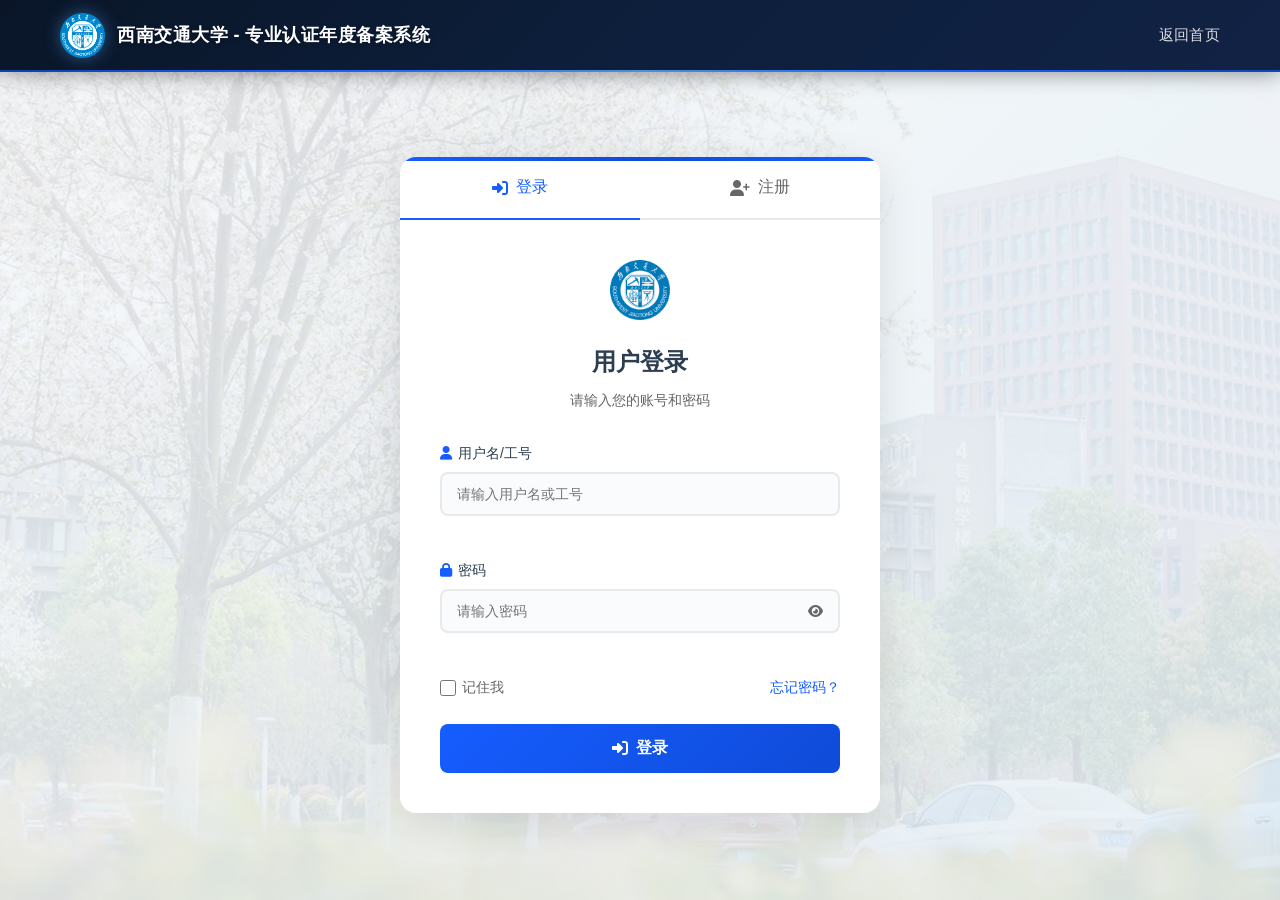
==== backend/target/classes/static/assessor.html @ 0ee340fb "专业认证年度备案软件1.0" ====
<!DOCTYPE html>
<html lang="zh-CN">
<head>
    <meta charset="UTF-8">
    <meta name="viewport" content="width=device-width, initial-scale=1.0">
    <title>审核员工作台 - 专业认证年度备案系统</title>
    <link rel="stylesheet" href="https://cdn.bootcdn.net/ajax/libs/font-awesome/6.4.0/css/all.min.css">
    <link rel="stylesheet" href="css/style.css">
    <link rel="stylesheet" href="css/assessor.css">
</head>
<body>
<!-- 导航栏 -->
<nav class="navbar">
    <div class="container">
        <div class="logo">
            <img src="images/swjtu_school_emblem1.png" alt="西南交通大学校徽" class="logo-img">
            <span class="logo-text">西南交通大学 - 专业认证年度备案系统</span>
        </div>
        <ul class="nav-menu">
            <li><a href="index.html">返回首页</a></li>
            <li class="auth-item user-menu-item">
                <div class="user-menu">
                    <div class="user-avatar" id="userAvatar">
                        <i class="fas fa-user"></i>
                    </div>
                    <div class="user-dropdown" id="userDropdown">
                        <div class="user-info">
                            <div class="user-name" id="userName">审核员</div>
                            <div class="user-role" id="userRole">ASSESSOR</div>
                        </div>
                        <div class="dropdown-divider"></div>
                        <a href="index.html" class="dropdown-item" id="homeLink">
                            <i class="fas fa-home"></i> 返回首页
                        </a>
                        <a href="#" class="dropdown-item" id="logoutBtn">
                            <i class="fas fa-sign-out-alt"></i> 退出登录
                        </a>
                    </div>
                </div>
            </li>
        </ul>
    </div>
</nav>

<!-- 审核员工作台主体布局 -->
<div class="assessor-container">
    <!-- 侧边栏导航 -->
    <div class="sidebar">
        <div class="sidebar-menu">
            <div class="menu-item active" data-view="tasks">
                <i class="fas fa-tasks"></i>
                <span>审核任务</span>
            </div>
            <div class="menu-item" data-view="reviews">
                <i class="fas fa-history"></i>
                <span>审核记录</span>
            </div>
            <div class="menu-item" data-view="statistics">
                <i class="fas fa-chart-bar"></i>
                <span>审核统计</span>
            </div>
            <div class="menu-item" data-view="notifications">
                <i class="fas fa-bell"></i>
                <span>通知中心</span>
                <span class="nav-badge" id="navUnreadDot"></span>
            </div>
            <div class="menu-item" data-view="profile">
                <i class="fas fa-user-circle"></i>
                <span>个人中心</span>
            </div>
        </div>
    </div>

    <!-- 右侧主内容区域 -->
    <div class="main-content">
        <!-- ========== 视图1：审核任务列表 ========== -->
        <div class="content-view" id="tasks-view">
            <div class="page-header">
                <h1>审核任务</h1>
                <p class="subtitle">查看并审核教师提交的备案材料</p>
                <div class="header-actions">
                    <button class="btn secondary-btn" id="refreshTasksBtn">
                        <i class="fas fa-sync-alt"></i> 刷新
                    </button>
                </div>
            </div>

            <!-- 筛选栏 -->
            <div class="filter-bar">
                <div class="filter-group">
                    <label>状态筛选：</label>
                    <select id="taskStatusFilter">
                        <option value="">全部</option>
                        <option value="PENDING_UPLOAD">待上传</option>

                        <option value="PENDING_REVIEW">审核中</option>
                        <option value="APPROVED">审核通过</option>
                        <option value="NEED_REVISION">需修改</option>
                    </select>
                </div>
            </div>

            <!-- 任务表格 -->
            <div class="table-container">
                <table class="data-table">
                    <thead>
                    <tr>
                        <th>课程名称</th>
                        <th>教学班</th>
                        <th>教师姓名</th>
                        <th>截止日期</th>
                        <th>状态</th>
                        <th>文件数</th>
                        <th>操作</th>
                    </tr>
                    </thead>
                    <tbody id="tasksTableBody">
                    <tr>
                        <td colspan="7" class="loading-row">
                            <i class="fas fa-spinner fa-spin"></i> 加载中...
                        </td>
                    </tr>
                    </tbody>
                </table>
            </div>
        </div>

        <!-- ========== 视图2：任务审核详情 ========== -->
        <div class="content-view" id="task-detail-view" style="display: none;">
            <div class="page-header">
                <button class="btn secondary-btn" id="backToTasksBtn">
                    <i class="fas fa-arrow-left"></i> 返回任务列表
                </button>
                <h1 id="taskDetailTitle">任务审核</h1>
                <p class="subtitle" id="taskDetailSubtitle">审核教师提交的备案材料</p>
            </div>

            <!-- 任务基本信息 -->
            <div class="task-info-card">
                <div class="task-info-row">
                    <div class="info-label">课程名称：</div>
                    <div class="info-value" id="detailCourseName">-</div>
                </div>
                <div class="task-info-row">
                    <div class="info-label">教学班号：</div>
                    <div class="info-value" id="detailTeachingClass">-</div>
                </div>
                <div class="task-info-row">
                    <div class="info-label">教师姓名：</div>
                    <div class="info-value" id="detailTeacherName">-</div>
                </div>
                <div class="task-info-row">
                    <div class="info-label">截止日期：</div>
                    <div class="info-value" id="detailDeadline">-</div>
                </div>
                <div class="task-info-row">
                    <div class="info-label">任务状态：</div>
                    <div class="info-value">
                        <span class="status-badge" id="detailStatus">-</span>
                    </div>
                </div>
                <div class="task-info-row">
                    <div class="info-label">任务说明：</div>
                    <div class="info-value" id="detailDescription">-</div>
                </div>
                <div class="task-info-row">
                    <div class="info-label">材料要求：</div>
                    <div class="info-value" id="detailMaterialReq">-</div>
                </div>
            </div>

            <!-- 文件列表 -->
            <div class="files-section">
                <h3>教师上传的文件</h3>
                <div class="table-container">
                    <table class="data-table">
                        <thead>
                        <tr>
                            <th>文件名</th>
                            <th>文件大小</th>
                            <th>上传时间</th>
                            <th>操作</th>
                        </tr>
                        </thead>
                        <tbody id="filesTableBody">
                        <tr>
                            <td colspan="4" class="loading-row">
                                <i class="fas fa-spinner fa-spin"></i> 加载文件列表...
                            </td>
                        </tr>
                        </tbody>
                    </table>
                </div>
            </div>

            <!-- 审核表单 -->
            <div class="review-section">
                <h3>审核操作</h3>
                <div class="review-form">
                    <div class="form-group">
                        <label>审核结果 <span class="required">*</span></label>
                        <select class="form-input" id="reviewStatus">
                            <option value="">请选择审核结果</option>
                            <option value="APPROVED">审核通过</option>
                            <option value="REJECTED">需修改</option>
                        </select>
                    </div>
                    <div class="form-group">
                        <label>评分（0-100）</label>
                        <input type="number" class="form-input" id="reviewScore" min="0" max="100" step="0.5" placeholder="请输入评分">
                    </div>
                    <div class="form-group">
                        <label>审核意见</label>
                        <textarea class="form-input" id="reviewComment" rows="3" placeholder="请输入审核意见（可选）"></textarea>
                    </div>
                    <div class="form-group" id="suggestionsGroup" style="display: none;">
                        <label>修改建议 <span class="required">*</span></label>
                        <textarea class="form-input" id="reviewSuggestions" rows="5" placeholder="请详细说明需要修改的内容"></textarea>
                    </div>
                    <div class="form-actions">
                        <button class="btn primary-btn" id="saveReviewBtn">
                            <i class="fas fa-save"></i> 保存
                        </button>
                        <button class="btn primary-btn" id="submitReviewBtn">
                            <i class="fas fa-check"></i> 提交审核
                        </button>
                        <button class="btn secondary-btn" id="cancelReviewBtn">
                            <i class="fas fa-times"></i> 取消
                        </button>
                    </div>
                </div>
            </div>

            <!-- 审核记录 -->
            <div class="review-history-section">
                <h3>历史审核记录</h3>
                <div id="reviewHistoryContent">
                    <div class="loading-row"><i class="fas fa-spinner fa-spin"></i> 加载审核记录...</div>
                </div>
            </div>
        </div>

        <!-- ========== 视图3：审核记录 ========== -->
        <div class="content-view" id="reviews-view" style="display: none;">
            <div class="page-header">
                <h1>审核记录</h1>
                <p class="subtitle">查看所有审核操作的历史记录</p>
            </div>
            <div class="table-container">
                <table class="data-table">
                    <thead>
                    <tr>
                        <th>课程名称</th>
                        <th>教学班</th>
                        <th>教师姓名</th>
                        <th>审核时间</th>
                        <th>审核结果</th>
                        <th>评分</th>
                        <th>审核意见</th>
                        <th>修改建议</th>
                    </tr>
                    </thead>
                    <tbody id="reviewsTableBody">
                    <tr>
                        <td colspan="8" class="loading-row">
                            <i class="fas fa-spinner fa-spin"></i> 加载中...
                        </td>
                    </tr>
                    </tbody>
                </table>
            </div>
        </div>

        <!-- ========== 视图4：审核统计 ========== -->
        <div class="content-view" id="statistics-view" style="display: none;">
            <div class="page-header">
                <h1>审核统计</h1>
                <p class="subtitle">查看审核工作统计信息</p>
            </div>
            <div class="statistics-grid">
                <div class="stat-card">
                    <div class="stat-icon" style="background: #E3F2FD; color: #1976D2;">
                        <i class="fas fa-tasks"></i>
                    </div>
                    <div class="stat-content">
                        <div class="stat-value" id="statTotal">0</div>
                        <div class="stat-label">总任务数</div>
                    </div>
                </div>
                <div class="stat-card">
                    <div class="stat-icon" style="background: #FFF3E0; color: #F57C00;">
                        <i class="fas fa-clock"></i>
                    </div>
                    <div class="stat-content">
                        <div class="stat-value" id="statPending">0</div>
                        <div class="stat-label">待审核</div>
                    </div>
                </div>
                <div class="stat-card">
                    <div class="stat-icon" style="background: #E8F5E9; color: #388E3C;">
                        <i class="fas fa-check-circle"></i>
                    </div>
                    <div class="stat-content">
                        <div class="stat-value" id="statApproved">0</div>
                        <div class="stat-label">审核通过</div>
                    </div>
                </div>
                <div class="stat-card">
                    <div class="stat-icon" style="background: #FFEBEE; color: #D32F2F;">
                        <i class="fas fa-times-circle"></i>
                    </div>
                    <div class="stat-content">
                        <div class="stat-value" id="statNeedRevision">0</div>
                        <div class="stat-label">需修改</div>
                    </div>
                </div>
                <div class="stat-card">
                    <div class="stat-icon" style="background: #F3E5F5; color: #7B1FA2;">
                        <i class="fas fa-percentage"></i>
                    </div>
                    <div class="stat-content">
                        <div class="stat-value" id="statApprovalRate">0%</div>
                        <div class="stat-label">通过率</div>
                    </div>
                </div>
                <div class="stat-card">
                    <div class="stat-icon" style="background: #E0F7FA; color: #0097A7;">
                        <i class="fas fa-check-double"></i>
                    </div>
                    <div class="stat-content">
                        <div class="stat-value" id="statProcessed">0</div>
                        <div class="stat-label">已处理</div>
                    </div>
                </div>
            </div>
        </div>

        <!-- ========== 视图5：通知中心 ========== -->
        <div class="content-view" id="notifications-view" style="display: none;">
            <div class="page-header">
                <h1>通知中心</h1>
                <p class="subtitle">系统发送的所有通知消息</p>
                <div class="header-actions">
                    <button class="btn secondary-btn" id="markAllReadBtn">
                        <i class="fas fa-check-double"></i> 全部标记已读
                    </button>
                </div>
            </div>
            <div class="notifications-list" id="notificationsList">
                <div class="loading-row"><i class="fas fa-spinner fa-spin"></i> 加载通知列表...</div>
            </div>
        </div>

        <!-- ========== 视图6：个人中心 ========== -->
        <div class="content-view" id="profile-view" style="display: none;">
            <div class="page-header">
                <h1>个人中心</h1>
                <p class="subtitle">管理个人信息与账户安全</p>
            </div>
            <!-- 标签页切换 -->
            <div class="profile-tabs">
                <div class="profile-tab active" data-tab="basic">
                    <i class="fas fa-user"></i> 基本信息
                </div>
                <div class="profile-tab" data-tab="password">
                    <i class="fas fa-lock"></i> 修改密码
                </div>
            </div>
            <!-- 基本信息面板 -->
            <div class="profile-panel active" id="basic-profile">
                <div class="form-container">
                    <div class="form-group">
                        <label>姓名</label>
                        <input type="text" class="form-input" id="profileRealName" readonly>
                    </div>
                    <div class="form-group">
                        <label>工号</label>
                        <input type="text" class="form-input" id="profileWorkId" readonly>
                    </div>
                    <div class="form-group">
                        <label>院系</label>
                        <input type="text" class="form-input" id="profileDepartment">
                    </div>
                    <div class="form-group">
                        <label>职称</label>
                        <select class="form-input" id="profileTitle">
                            <option value="">请选择职称</option>
                            <option value="教授">教授</option>
                            <option value="副教授">副教授</option>
                            <option value="讲师">讲师</option>
                            <option value="助教">助教</option>
                            <option value="研究员">研究员</option>
                            <option value="副研究员">副研究员</option>
                            <option value="工程师">工程师</option>
                            <option value="高级工程师">高级工程师</option>
                        </select>
                    </div>
                    <div class="form-group">
                        <label>邮箱</label>
                        <input type="email" class="form-input" id="profileEmail">
                    </div>
                    <div class="form-group">
                        <label>手机号</label>
                        <input type="tel" class="form-input" id="profilePhone">
                    </div>
                    <div class="form-actions">
                        <button class="btn primary-btn" id="saveProfileBtn">保存修改</button>
                    </div>
                </div>
            </div>
            <!-- 修改密码面板 -->
            <div class="profile-panel" id="password-profile">
                <div class="form-container">
                    <div class="form-group">
                        <label>原密码 <span class="required">*</span></label>
                        <input type="password" class="form-input" id="oldPassword" placeholder="请输入原密码">
                    </div>
                    <div class="form-group">
                        <label>新密码 <span class="required">*</span></label>
                        <input type="password" class="form-input" id="newPassword" placeholder="至少6位字符">
                    </div>
                    <div class="form-group">
                        <label>确认新密码 <span class="required">*</span></label>
                        <input type="password" class="form-input" id="confirmPassword" placeholder="请再次输入新密码">
                    </div>
                    <div class="form-actions">
                        <button class="btn primary-btn" id="changePasswordBtn">修改密码</button>
                    </div>
                </div>
            </div>
        </div>
    </div>
</div>

<!-- 全局消息提示 -->
<div id="toastMessage" class="toast-message" style="display: none;"></div>

<!-- 引入jQuery -->
<script src="https://cdn.bootcdn.net/ajax/libs/jquery/3.7.1/jquery.min.js"></script>
<!-- 审核员端主脚本 -->
<script src="js/assessor.js"></script>
</body>
</html>
---- backend/target/classes/static/css/style.css ----
/* 全局重置与基础样式 */
* {
    margin: 0;
    padding: 0;
    box-sizing: border-box;
    font-family: "Microsoft YaHei", "Helvetica Neue", Arial, sans-serif;
}

body {
    color: #333;
    background-color: #f5f7fa;
    line-height: 1.6;
}

.container {
    width: 100%;
    max-width: 1200px;
    margin: 0 auto;
    padding: 0 20px;
}

a {
    text-decoration: none;
    color: inherit;
}

ul {
    list-style: none;
}

/* 按钮样式（保留基础按钮样式，不影响其他可能使用的场景） */
.btn {
    display: inline-block;
    padding: 12px 24px;
    border-radius: 4px;
    font-size: 16px;
    font-weight: 500;
    cursor: pointer;
    transition: all 0.3s ease;
    border: none;
    text-align: center;
}

.primary-btn {
    background-color: #165DFF;
    color: #fff;
}

.primary-btn:hover {
    background-color: #0F4BD8;
    transform: translateY(-2px);
    box-shadow: 0 4px 8px rgba(22, 93, 255, 0.3);
}

/* 标题样式 */
.section-title {
    font-size: 32px;
    color: #2C3E50;
    text-align: center;
    margin-bottom: 50px;
    position: relative;
    padding-bottom: 20px;
    font-weight: 600;
    letter-spacing: 1px;
}

.section-title::after {
    content: "";
    position: absolute;
    bottom: 0;
    left: 50%;
    transform: translateX(-50%);
    width: 100px;
    height: 4px;
    background: linear-gradient(90deg, #165DFF, #0F4BD8, #165DFF);
    border-radius: 2px;
}

/* 导航栏样式 - 西南交通大学官方深色风格 */
.navbar {
    background: linear-gradient(135deg, #0A1628 0%, #0D1F3C 50%, #112244 100%);
    box-shadow: 0 2px 20px rgba(0, 0, 0, 0.4);
    position: fixed;
    top: 0;
    left: 0;
    width: 100%;
    z-index: 999;
    border-bottom: 2px solid rgba(22, 93, 255, 0.6);
}

.navbar::after {
    content: '';
    position: absolute;
    bottom: -2px;
    left: 0;
    right: 0;
    height: 2px;
    background: linear-gradient(90deg, transparent, #165DFF, #4A90D9, #165DFF, transparent);
    animation: navGlow 3s ease-in-out infinite;
}

@keyframes navGlow {
    0%, 100% { opacity: 0.6; }
    50% { opacity: 1; }
}

.navbar .container {
    display: flex;
    justify-content: space-between;
    align-items: center;
    height: 70px;
}

.logo {
    font-size: 18px;
    font-weight: 700;
    color: #fff;
    display: flex;
    align-items: center;
    gap: 12px;
}

.logo-img {
    height: 45px;
    width: auto;
    object-fit: contain;
    filter: brightness(1.1) drop-shadow(0 0 8px rgba(74, 144, 217, 0.5));
}

.logo-text {
    white-space: nowrap;
    letter-spacing: 0.5px;
    text-shadow: 0 1px 4px rgba(0,0,0,0.3);
}

.nav-menu {
    display: flex;
    gap: 30px;
    align-items: center;
}

.nav-menu a {
    font-size: 15px;
    color: rgba(255, 255, 255, 0.85);
    font-weight: 500;
    transition: color 0.3s ease;
    letter-spacing: 0.3px;
}

.nav-menu a.active,
.nav-menu a:hover {
    color: #4A90D9;
}

.nav-menu .login-link {
    background: linear-gradient(135deg, #165DFF 0%, #0F4BD8 100%);
    color: #fff !important;
    padding: 8px 20px;
    border-radius: 20px;
    transition: all 0.3s ease;
    border: 1px solid rgba(255,255,255,0.2);
}

.nav-menu .login-link:hover {
    transform: translateY(-2px);
    box-shadow: 0 4px 12px rgba(22, 93, 255, 0.4);
}

/* 用户菜单样式 */
.auth-item {
    position: relative;
}

.user-menu {
    position: relative;
}

.user-avatar {
    width: 40px;
    height: 40px;
    border-radius: 50%;
    background: linear-gradient(135deg, #165DFF 0%, #0F4BD8 100%);
    color: #fff;
    display: flex;
    align-items: center;
    justify-content: center;
    cursor: pointer;
    transition: all 0.3s ease;
    border: 2px solid rgba(255, 255, 255, 0.3);
    box-shadow: 0 2px 8px rgba(22, 93, 255, 0.2);
}

.user-avatar:hover {
    transform: scale(1.05);
    box-shadow: 0 4px 12px rgba(22, 93, 255, 0.4);
}

.user-avatar i {
    font-size: 18px;
}

.user-dropdown {
    position: absolute;
    top: 50px;
    right: 0;
    background: #fff;
    border-radius: 8px;
    box-shadow: 0 4px 20px rgba(0, 0, 0, 0.15);
    min-width: 200px;
    opacity: 0;
    visibility: hidden;
    transform: translateY(-10px);
    transition: all 0.3s ease;
    z-index: 1000;
    overflow: hidden;
}

.user-dropdown.show {
    opacity: 1;
    visibility: visible;
    transform: translateY(0);
}

.user-info {
    padding: 15px 20px;
    background: linear-gradient(135deg, #f8f9fa 0%, #e8f0f5 100%);
    border-bottom: 1px solid #e8e9ea;
}

.user-name {
    font-size: 16px;
    font-weight: 600;
    color: #2C3E50;
    margin-bottom: 5px;
}

.user-role {
    font-size: 12px;
    color: #666;
    padding: 4px 8px;
    background: #fff;
    border-radius: 4px;
    display: inline-block;
}

.dropdown-divider {
    height: 1px;
    background: #e8e9ea;
    margin: 5px 0;
}

.dropdown-item {
    display: flex;
    align-items: center;
    gap: 10px;
    padding: 12px 20px;
    color: #333;
    text-decoration: none;
    transition: all 0.3s ease;
    font-size: 14px;
}

.dropdown-item:hover {
    background: #f8f9fa;
    color: #165DFF;
}

.dropdown-item i {
    width: 16px;
    text-align: center;
}

/* 移动端用户菜单适配 */
@media (max-width: 768px) {
    .user-dropdown {
        right: -10px;
        min-width: 180px;
    }
    
    .user-avatar {
        width: 36px;
        height: 36px;
    }
    
    .user-avatar i {
        font-size: 16px;
    }
}

.menu-btn {
    display: none;
    background: none;
    border: none;
    font-size: 24px;
    color: #333;
    cursor: pointer;
}

/* banner区样式 */
.banner {
    height: 600px;
    color: #fff;
    display: flex;
    align-items: center;
    justify-content: center;
    margin-top: 70px;
    text-align: center;
    position: relative;
    overflow: hidden;
}

.banner-slideshow {
    position: absolute;
    top: 0;
    left: 0;
    width: 100%;
    height: 100%;
    z-index: 1;
}

.banner-slideshow .slide {
    position: absolute;
    top: 0;
    left: 0;
    width: 100%;
    height: 100%;
    background-size: cover;
    background-position: center;
    background-repeat: no-repeat;
    opacity: 0;
    transition: opacity 1.5s ease-in-out;
}

.banner-slideshow .slide.active {
    opacity: 1;
}

.banner-content {
    position: relative;
    z-index: 3;
    animation: fadeInUp 1s ease-out;
    text-shadow: 2px 2px 8px rgba(0, 0, 0, 0.5), 0 0 20px rgba(0, 0, 0, 0.3);
}

@keyframes fadeInUp {
    from {
        opacity: 0;
        transform: translateY(30px);
    }
    to {
        opacity: 1;
        transform: translateY(0);
    }
}

.banner-logo {
    margin-bottom: 20px;
    animation: fadeIn 1.2s ease-out;
}

.banner-logo img {
    height: 100px;
    width: auto;
    filter: drop-shadow(0 4px 12px rgba(0, 0, 0, 0.5)) drop-shadow(0 0 20px rgba(0, 0, 0, 0.3));
}

.banner-content h1 {
    font-size: 52px;
    margin-bottom: 15px;
    line-height: 1.2;
    font-weight: 700;
    text-shadow: 3px 3px 6px rgba(0, 0, 0, 0.6), 0 0 15px rgba(0, 0, 0, 0.4);
    letter-spacing: 2px;
}

.banner-content h2 {
    font-size: 32px;
    margin-bottom: 20px;
    font-weight: 500;
    text-shadow: 2px 2px 5px rgba(0, 0, 0, 0.6), 0 0 12px rgba(0, 0, 0, 0.4);
}

.banner-content p {
    font-size: 22px;
    margin-bottom: 25px;
    opacity: 0.98;
    text-shadow: 2px 2px 4px rgba(0, 0, 0, 0.6), 0 0 10px rgba(0, 0, 0, 0.4);
    font-weight: 300;
}

.banner-subtitle {
    display: flex;
    align-items: center;
    justify-content: center;
    gap: 10px;
    font-size: 18px;
    opacity: 0.95;
    margin-top: 20px;
    text-shadow: 2px 2px 4px rgba(0, 0, 0, 0.6), 0 0 10px rgba(0, 0, 0, 0.4);
}

.banner-subtitle i {
    font-size: 20px;
}

/* 备案流程样式 */
.process-section {
    padding: 80px 0;
    background: linear-gradient(to bottom, #fff 0%, #f8f9fa 100%);
    position: relative;
}

.process-section::before {
    content: '';
    position: absolute;
    top: 0;
    left: 0;
    right: 0;
    height: 4px;
    background: linear-gradient(90deg, #165DFF, #0F4BD8);
}

.process-steps {
    display: flex;
    flex-wrap: wrap;
    justify-content: space-between;
    gap: 30px;
}

.step {
    flex: 1;
    min-width: 200px;
    text-align: center;
    padding: 30px 20px;
    background: linear-gradient(135deg, #fff 0%, #f8f9fa 100%);
    border-radius: 12px;
    transition: all 0.3s ease;
    border: 2px solid transparent;
    position: relative;
    overflow: hidden;
}

.step::before {
    content: '';
    position: absolute;
    top: 0;
    left: 0;
    right: 0;
    height: 3px;
    background: linear-gradient(90deg, #165DFF, #0F4BD8);
    transform: scaleX(0);
    transition: transform 0.3s ease;
}

.step:hover::before {
    transform: scaleX(1);
}

.step:hover {
    transform: translateY(-8px);
    box-shadow: 0 15px 30px rgba(22, 93, 255, 0.15);
    border-color: #165DFF;
}

.step-icon {
    width: 60px;
    height: 60px;
    background-color: #165DFF;
    color: #fff;
    border-radius: 50%;
    display: flex;
    align-items: center;
    justify-content: center;
    margin: 0 auto 20px;
    font-size: 24px;
}

.step h3 {
    font-size: 18px;
    color: #2C3E50;
    margin-bottom: 10px;
}

.step p {
    color: #666;
    font-size: 14px;
}

/* 所需资料样式（12项网格布局） */
.materials-section {
    padding: 80px 0;
    background: linear-gradient(to bottom, #f5f7fa 0%, #e8f0f5 100%);
    position: relative;
}

.materials-grid {
    display: grid;
    grid-template-columns: repeat(auto-fill, minmax(280px, 1fr));
    gap: 25px;
    margin-bottom: 30px;
}

.material-item {
    background: linear-gradient(135deg, #fff 0%, #fafbfc 100%);
    padding: 25px 20px;
    border-radius: 12px;
    box-shadow: 0 2px 10px rgba(0, 0, 0, 0.03);
    transition: all 0.3s ease;
    display: flex;
    flex-direction: column;
    border: 1px solid #e8e9ea;
    position: relative;
    overflow: hidden;
}

.material-item::before {
    content: '';
    position: absolute;
    left: 0;
    top: 0;
    bottom: 0;
    width: 0;
    background: linear-gradient(180deg, #165DFF, #0F4BD8);
    transition: width 0.3s ease;
}

.material-item:hover::before {
    width: 4px;
}

.material-item:hover {
    transform: translateY(-8px);
    box-shadow: 0 15px 30px rgba(22, 93, 255, 0.15);
    border-color: #165DFF;
}

.material-item i {
    font-size: 28px;
    color: #165DFF;
    margin-bottom: 15px;
}

.material-item h3 {
    font-size: 17px;
    color: #2C3E50;
    margin-bottom: 8px;
    font-weight: 600;
}

.material-item p {
    color: #666;
    font-size: 13px;
    line-height: 1.5;
    flex: 1; /* 让描述文字占满剩余空间，保持卡片高度一致 */
}

/* 资料提示说明 */
.materials-tip {
    background-color: #e8f3ff;
    border-left: 3px solid #165DFF;
    padding: 15px 20px;
    border-radius: 4px;
    display: flex;
    align-items: flex-start;
    max-width: 1000px;
    margin: 0 auto;
}

.materials-tip i {
    color: #165DFF;
    font-size: 18px;
    margin-right: 10px;
    margin-top: 2px;
}

.materials-tip p {
    color: #333;
    font-size: 14px;
    line-height: 1.6;
}

/* 常见问题样式 */
.faq-section {
    padding: 80px 0;
    background: linear-gradient(to bottom, #fff 0%, #f8f9fa 100%);
}

.faq-list {
    max-width: 800px;
    margin: 0 auto;
}

.faq-item {
    margin-bottom: 15px;
    border-radius: 12px;
    overflow: hidden;
    background: linear-gradient(135deg, #fff 0%, #fafbfc 100%);
    box-shadow: 0 2px 10px rgba(0, 0, 0, 0.03);
    border: 1px solid #e8e9ea;
    transition: all 0.3s ease;
}

.faq-item:hover {
    box-shadow: 0 5px 15px rgba(22, 93, 255, 0.1);
    border-color: #165DFF;
}

.faq-question {
    padding: 18px 25px;
    background: transparent;
    cursor: pointer;
    display: flex;
    justify-content: space-between;
    align-items: center;
    font-weight: 500;
    color: #2C3E50;
    transition: all 0.3s ease;
}

.faq-question:hover {
    background: linear-gradient(90deg, rgba(22, 93, 255, 0.05), transparent);
    color: #165DFF;
}

.faq-question i {
    font-size: 14px;
    color: #666;
    transition: transform 0.3s ease;
}

.faq-answer {
    padding: 0 25px;
    max-height: 0;
    overflow: hidden;
    transition: max-height 0.3s ease, padding 0.3s ease;
    background: linear-gradient(180deg, rgba(22, 93, 255, 0.02), rgba(248, 249, 250, 0.5));
}

.faq-answer p {
    color: #666;
    padding: 0;
    margin: 0;
    transition: padding 0.3s ease;
}

.faq-item.active .faq-answer {
    padding: 15px 25px 25px;
    max-height: 500px;
}

.faq-item.active .faq-question i {
    transform: rotate(180deg);
    color: #165DFF;
}

/* 联系我们样式 */
.contact-section {
    padding: 80px 0;
    background: linear-gradient(135deg, #f8f9fa 0%, #e8f0f5 100%);
    position: relative;
}

.contact-info {
    display: flex;
    flex-wrap: wrap;
    justify-content: space-between;
    gap: 30px;
}

.contact-item {
    flex: 1;
    min-width: 220px;
    text-align: center;
    padding: 30px 20px;
    background: linear-gradient(135deg, #fff 0%, #f8f9fa 100%);
    border-radius: 12px;
    transition: all 0.3s ease;
    border: 2px solid transparent;
}

.contact-item:hover {
    transform: translateY(-5px);
    box-shadow: 0 10px 25px rgba(22, 93, 255, 0.15);
    border-color: #165DFF;
}

.contact-item i {
    font-size: 36px;
    color: #165DFF;
    margin-bottom: 20px;
}

.contact-item h3 {
    font-size: 18px;
    color: #2C3E50;
    margin-bottom: 10px;
}

.contact-item p {
    color: #666;
    font-size: 14px;
}

/* 页脚样式 */
.footer {
    background: linear-gradient(135deg, #1a1a2e 0%, #2C3E50 100%);
    color: #fff;
    padding: 60px 0 30px;
    position: relative;
    overflow: hidden;
}

.footer::before {
    content: '';
    position: absolute;
    top: 0;
    left: 0;
    right: 0;
    height: 3px;
    background: linear-gradient(90deg, #165DFF, #0F4BD8, #165DFF);
}

.footer-content {
    display: flex;
    flex-direction: column;
    align-items: center;
    text-align: center;
}

.footer-logo-section {
    display: flex;
    align-items: center;
    gap: 20px;
    margin-bottom: 40px;
    padding-bottom: 30px;
    border-bottom: 1px solid rgba(255, 255, 255, 0.1);
    width: 100%;
    max-width: 600px;
    justify-content: center;
}

.footer-logo-img {
    height: 70px;
    width: auto;
    opacity: 0.95;
    object-fit: contain;
    display: block;
    margin: 0 auto;
}

.footer-logo-text h3 {
    font-size: 24px;
    font-weight: 600;
    margin-bottom: 5px;
    color: #fff;
}

.footer-logo-text p {
    font-size: 14px;
    opacity: 0.8;
    margin: 0;
}

.footer-info {
    display: flex;
    flex-direction: column;
    gap: 30px;
    width: 100%;
    max-width: 800px;
}

.footer-links {
    display: flex;
    gap: 30px;
    justify-content: center;
    flex-wrap: wrap;
    font-size: 14px;
}

.footer-links a {
    opacity: 0.8;
    transition: all 0.3s ease;
    padding: 5px 10px;
}

.footer-links a:hover {
    opacity: 1;
    color: #165DFF;
    transform: translateY(-2px);
}

.footer-school-info {
    display: flex;
    flex-direction: column;
    gap: 10px;
    font-size: 14px;
    opacity: 0.8;
}

.footer-school-info p {
    display: flex;
    align-items: center;
    justify-content: center;
    gap: 8px;
    margin: 0;
}

.footer-school-info i {
    color: #165DFF;
    font-size: 16px;
}

.copyright {
    font-size: 13px;
    opacity: 0.6;
    margin-top: 30px;
    padding-top: 20px;
    border-top: 1px solid rgba(255, 255, 255, 0.1);
    width: 100%;
}

/* 回到顶部按钮 */
.back-to-top {
    position: fixed;
    bottom: 30px;
    right: 30px;
    width: 48px;
    height: 48px;
    background-color: #165DFF;
    color: #fff;
    border-radius: 50%;
    display: flex;
    align-items: center;
    justify-content: center;
    font-size: 18px;
    cursor: pointer;
    box-shadow: 0 4px 10px rgba(22, 93, 255, 0.3);
    transition: all 0.3s ease;
    opacity: 0;
    visibility: hidden;
    border: none;
}

.back-to-top.show {
    opacity: 1;
    visibility: visible;
}

.back-to-top:hover {
    background-color: #0F4BD8;
    transform: translateY(-2px);
}

/* 响应式适配（手机端） */
@media (max-width: 768px) {
    .nav-menu {
        display: none;
        flex-direction: column;
        position: absolute;
        top: 70px;
        left: 0;
        width: 100%;
        background-color: #fff;
        box-shadow: 0 5px 10px rgba(0, 0, 0, 0.1);
        padding: 20px 0;
        gap: 15px;
        text-align: center;
    }

    .nav-menu.show {
        display: flex;
    }

    .menu-btn {
        display: block;
    }

    .banner {
        height: 450px;
    }

    .banner-logo img {
        height: 70px;
    }

    .banner-content h1 {
        font-size: 32px;
    }

    .banner-content h2 {
        font-size: 24px;
    }

    .banner-content p {
        font-size: 18px;
    }

    .banner-subtitle {
        font-size: 14px;
    }

    .logo-img {
        height: 35px;
    }

    .logo-text {
        font-size: 16px;
    }

    .footer-logo-section {
        flex-direction: column;
        gap: 15px;
    }

    .footer-logo-img {
        height: 50px;
    }

    .footer-links {
        flex-direction: column;
        gap: 15px;
    }

    .section-title {
        font-size: 24px;
    }

    .process-steps,
    .materials-grid,
    .contact-info {
        flex-direction: column;
    }

    .materials-grid {
        grid-template-columns: 1fr; /* 手机端单列显示 */
        gap: 20px;
    }

    .material-item {
        padding: 20px 15px;
    }
}

@media (min-width: 769px) and (max-width: 1024px) {
    .materials-grid {
        grid-template-columns: repeat(2, 1fr); /* 平板端双列显示 */
    }
}
---- backend/target/classes/static/css/assessor.css ----
/* assessor.css - 审核员工作台专属样式 */
.assessor-container {
    display: flex;
    min-height: calc(100vh - 70px);
    margin-top: 70px;
    background: linear-gradient(135deg, #f0f4f8 0%, #e4edf5 100%);
}

.sidebar {
    width: 250px;
    background:
        linear-gradient(180deg, rgba(10, 22, 40, 0.92) 0%, rgba(13, 31, 60, 0.90) 40%, rgba(17, 34, 68, 0.88) 100%),
        url('../images/swjtu_sce6.png') center/cover no-repeat;
    box-shadow: 3px 0 20px rgba(0, 0, 0, 0.35);
    position: fixed;
    left: 0;
    top: 70px;
    bottom: 0;
    z-index: 100;
    border-right: 1px solid rgba(22, 93, 255, 0.3);
}

.sidebar::before {
    content: '';
    position: absolute;
    top: 0;
    left: 0;
    right: 0;
    height: 3px;
    background: linear-gradient(90deg, #165DFF, #4A90D9, #165DFF);
}

.sidebar::after {
    content: '';
    position: absolute;
    bottom: 0;
    left: 16px;
    right: 16px;
    height: 60px;
    background: url('../images/swjtu_school_emblem2.png') center/contain no-repeat;
    opacity: 0.75;
    pointer-events: none;
}

/* 导航栏未读小红点 */
.nav-badge {
    display: none;
    width: 10px;
    height: 10px;
    background: #ff4d4f;
    border-radius: 50%;
    margin-left: auto;
    flex-shrink: 0;
    box-shadow: 0 0 0 2px rgba(255, 77, 79, 0.35);
    animation: badge-pulse 1.8s ease-in-out infinite;
}

.nav-badge.visible {
    display: block;
}

@keyframes badge-pulse {
    0%   { box-shadow: 0 0 0 0 rgba(255, 77, 79, 0.6); }
    70%  { box-shadow: 0 0 0 5px rgba(255, 77, 79, 0); }
    100% { box-shadow: 0 0 0 0 rgba(255, 77, 79, 0); }
}

.sidebar-menu {
    padding: 20px 0;
}

.menu-item {
    display: flex;
    align-items: center;
    padding: 15px 25px;
    color: rgba(255, 255, 255, 0.75);
    letter-spacing: 0.3px;
    cursor: pointer;
    transition: all 0.3s ease;
    border-left: 3px solid transparent;
}

.menu-item:hover {
    background: rgba(74, 144, 217, 0.18);
    color: #fff;
    border-left-color: rgba(74, 144, 217, 0.6);
}

.menu-item.active {
    background: linear-gradient(90deg, rgba(22, 93, 255, 0.35), rgba(22, 93, 255, 0.1));
    color: #fff;
    border-left-color: #4A90D9;
    text-shadow: 0 0 8px rgba(74, 144, 217, 0.5);
}

.menu-item i {
    width: 24px;
    margin-right: 12px;
    font-size: 18px;
}

.menu-item span {
    font-weight: 500;
    font-size: 15px;
}

.main-content {
    flex: 1;
    margin-left: 250px;
    padding: 30px;
}

.content-view {
    animation: fadeIn 0.3s ease;
    overflow: visible;
}

@keyframes fadeIn {
    from {
        opacity: 0;
        transform: translateY(10px);
    }
    to {
        opacity: 1;
        transform: translateY(0);
    }
}

.page-header {
    margin-bottom: 30px;
    display: flex;
    justify-content: space-between;
    align-items: center;
    flex-wrap: wrap;
    gap: 16px;
}

.page-header h1 {
    font-size: 32px;
    color: #2C3E50;
    font-weight: 700;
    margin-bottom: 8px;
    flex: 1;
}

.page-header .subtitle {
    color: #666;
    font-size: 14px;
}

.header-actions {
    display: flex;
    gap: 10px;
}

/* 筛选栏 */
.filter-bar {
    background: #fff;
    padding: 20px;
    border-radius: 10px;
    margin-bottom: 20px;
    box-shadow: 0 2px 8px rgba(0, 0, 0, 0.08);
    display: flex;
    gap: 20px;
    flex-wrap: wrap;
    align-items: center;
}

.filter-group {
    display: flex;
    align-items: center;
    gap: 10px;
}

.filter-group label {
    font-weight: 500;
    color: #333;
}

.filter-group select {
    padding: 8px 15px;
    border: 1px solid #ddd;
    border-radius: 6px;
    font-size: 14px;
    min-width: 150px;
}

/* 表格 */
.table-container {
    background: #fff;
    border-radius: 10px;
    overflow: hidden;
    box-shadow: 0 2px 8px rgba(0, 0, 0, 0.08);
}

.data-table {
    width: 100%;
    border-collapse: collapse;
}

.data-table thead {
    background: linear-gradient(135deg, #165DFF 0%, #0F4BD8 100%);
    color: #fff;
}

.data-table th {
    padding: 16px;
    text-align: left;
    font-weight: 600;
    font-size: 14px;
}

.data-table tbody tr {
    border-bottom: 1px solid #eee;
    transition: background-color 0.2s;
}

.data-table tbody tr:hover {
    background-color: #f8f9fa;
}

.data-table td {
    padding: 14px 16px;
    font-size: 14px;
    color: #333;
}

.loading-row {
    text-align: center;
    padding: 40px !important;
    color: #999;
}

.loading-row i {
    margin-right: 8px;
}

/* 按钮样式 */
.btn {
    padding: 10px 20px;
    border: none;
    border-radius: 6px;
    font-size: 14px;
    font-weight: 500;
    cursor: pointer;
    transition: all 0.3s ease;
    display: inline-flex;
    align-items: center;
    gap: 8px;
}

.btn:hover {
    transform: translateY(-2px);
    box-shadow: 0 4px 12px rgba(0, 0, 0, 0.15);
}

.primary-btn {
    background: linear-gradient(135deg, #165DFF 0%, #0F4BD8 100%);
    color: #fff;
}

.secondary-btn {
    background: #f0f0f0;
    color: #333;
}

.btn-sm {
    padding: 6px 12px;
    font-size: 13px;
}

.btn-icon {
    background: transparent;
    border: none;
    cursor: pointer;
    padding: 6px;
    border-radius: 4px;
    transition: all 0.2s;
    color: #666;
}

.btn-icon:hover {
    background: #f0f0f0;
    color: #165DFF;
}

.btn-icon.danger:hover {
    background: #fee;
    color: #f5222d;
}

/* 状态徽章 */
.status-badge {
    padding: 5px 12px;
    border-radius: 20px;
    font-size: 12px;
    font-weight: 500;
    display: inline-block;
}

.status-badge.pending {
    background: #FFF3E0;
    color: #F57C00;
}

.status-badge.submitted {
    background: #E3F2FD;
    color: #1976D2;
}

.status-badge.reviewing {
    background: #E8F5E9;
    color: #388E3C;
}

.status-badge.approved {
    background: #E8F5E9;
    color: #388E3C;
}

.status-badge.need-revision {
    background: #FFEBEE;
    color: #D32F2F;
}

/* 任务信息卡片 */
.task-info-card {
    background: #fff;
    border-radius: 10px;
    padding: 24px;
    margin-bottom: 24px;
    box-shadow: 0 2px 8px rgba(0, 0, 0, 0.08);
}

.task-info-row {
    display: flex;
    padding: 12px 0;
    border-bottom: 1px solid #eee;
}

.task-info-row:last-child {
    border-bottom: none;
}

.task-info-row .info-label {
    width: 120px;
    font-weight: 600;
    color: #555;
    flex-shrink: 0;
}

.task-info-row .info-value {
    color: #333;
    flex: 1;
}

/* 文件区域 */
.files-section {
    background: #fff;
    border-radius: 10px;
    padding: 24px;
    margin-bottom: 24px;
    box-shadow: 0 2px 8px rgba(0, 0, 0, 0.08);
}

.files-section h3 {
    margin-bottom: 20px;
    color: #2C3E50;
    font-size: 18px;
    font-weight: 600;
}

/* 审核表单 */
.review-section {
    background: #fff;
    border-radius: 10px;
    padding: 24px;
    margin-bottom: 24px;
    box-shadow: 0 2px 8px rgba(0, 0, 0, 0.08);
}

.review-section h3 {
    margin-bottom: 20px;
    color: #2C3E50;
    font-size: 18px;
    font-weight: 600;
}

/* 审核区域禁用状态 */
.review-section.disabled {
    opacity: 0.7;
    pointer-events: none;
}

.section-warning {
    background: #FFF3E0;
    border: 1px solid #FFE0B2;
    border-radius: 6px;
    padding: 12px 16px;
    margin-bottom: 16px;
    color: #F57C00;
    font-size: 14px;
    display: flex;
    align-items: center;
    gap: 8px;
}

.section-warning i {
    font-size: 16px;
}

.review-form .form-group {
    margin-bottom: 20px;
}

.review-form .form-group label {
    display: block;
    margin-bottom: 8px;
    font-weight: 500;
    color: #333;
}

.review-form .required {
    color: #f5222d;
}

.review-form .form-input {
    width: 100%;
    padding: 10px 15px;
    border: 1px solid #ddd;
    border-radius: 6px;
    font-size: 14px;
    transition: all 0.3s;
}

.review-form .form-input:focus {
    border-color: #165DFF;
    box-shadow: 0 0 0 3px rgba(22, 93, 255, 0.1);
    outline: none;
}

.review-form .form-actions {
    display: flex;
    gap: 12px;
    margin-top: 24px;
}

/* 审核记录历史 */
.review-history-section {
    background: #fff;
    border-radius: 10px;
    padding: 24px;
    box-shadow: 0 2px 8px rgba(0, 0, 0, 0.08);
}

.review-history-section h3 {
    margin-bottom: 20px;
    color: #2C3E50;
    font-size: 18px;
    font-weight: 600;
}

.review-record {
    background: #f8f9fa;
    border-radius: 8px;
    padding: 16px;
    margin-bottom: 12px;
    border-left: 4px solid #165DFF;
}

.review-record-header {
    display: flex;
    justify-content: space-between;
    align-items: center;
    margin-bottom: 12px;
}

.review-status {
    padding: 4px 12px;
    border-radius: 12px;
    font-size: 12px;
    font-weight: 500;
}

.review-status.approved {
    background: #E8F5E9;
    color: #388E3C;
}

.review-status.need-revision {
    background: #FFEBEE;
    color: #D32F2F;
}

.review-time {
    color: #999;
    font-size: 13px;
}

.review-record-content {
    color: #555;
}

.review-record-row {
    margin-bottom: 8px;
    font-size: 14px;
}

/* 统计卡片 */
.statistics-grid {
    display: grid;
    grid-template-columns: repeat(auto-fit, minmax(250px, 1fr));
    gap: 20px;
}

.stat-card {
    background: #fff;
    border-radius: 12px;
    padding: 24px;
    display: flex;
    align-items: center;
    gap: 20px;
    box-shadow: 0 2px 8px rgba(0, 0, 0, 0.08);
    transition: transform 0.3s, box-shadow 0.3s;
}

.stat-card:hover {
    transform: translateY(-5px);
    box-shadow: 0 8px 20px rgba(0, 0, 0, 0.12);
}

.stat-icon {
    width: 60px;
    height: 60px;
    border-radius: 12px;
    display: flex;
    align-items: center;
    justify-content: center;
    font-size: 28px;
}

.stat-content {
    flex: 1;
}

.stat-value {
    font-size: 28px;
    font-weight: 700;
    color: #2C3E50;
    margin-bottom: 4px;
}

.stat-label {
    font-size: 14px;
    color: #666;
}

/* 通知列表 */
.notifications-list {
    display: flex;
    flex-direction: column;
    gap: 16px;
}

.notification-item {
    background: #fff;
    border-radius: 10px;
    padding: 20px;
    box-shadow: 0 2px 8px rgba(0, 0, 0, 0.08);
    border-left: 4px solid #ddd;
    transition: all 0.3s;
}

.notification-item.unread {
    background: #f0f5ff;
    border-left-color: #165DFF;
}

.notification-item:hover {
    box-shadow: 0 4px 12px rgba(0, 0, 0, 0.12);
}

.notification-header {
    display: flex;
    justify-content: space-between;
    align-items: center;
    margin-bottom: 12px;
}

.notification-type {
    padding: 4px 12px;
    border-radius: 12px;
    font-size: 12px;
    font-weight: 500;
}

.notification-type.new-task {
    background: #E3F2FD;
    color: #1976D2;
}

.notification-type.review-result {
    background: #E8F5E9;
    color: #388E3C;
}

.notification-type.task-reminder {
    background: #FFF3E0;
    color: #F57C00;
}

.notification-time {
    color: #999;
    font-size: 13px;
}

.notification-title {
    font-weight: 600;
    color: #2C3E50;
    margin-bottom: 8px;
    font-size: 16px;
}

.notification-content {
    color: #555;
    line-height: 1.6;
    margin-bottom: 12px;
}

.notification-footer {
    display: flex;
    justify-content: flex-end;
}

/* 个人中心 */
.profile-tabs {
    display: flex;
    gap: 10px;
    margin-bottom: 24px;
    background: #f0f0f0;
    padding: 6px;
    border-radius: 8px;
}

.profile-tab {
    flex: 1;
    padding: 12px;
    text-align: center;
    cursor: pointer;
    border-radius: 6px;
    font-weight: 500;
    color: #666;
    transition: all 0.3s;
    display: flex;
    align-items: center;
    justify-content: center;
    gap: 8px;
}

.profile-tab:hover {
    background: #e0e0e0;
}

.profile-tab.active {
    background: #fff;
    color: #165DFF;
    box-shadow: 0 2px 8px rgba(0, 0, 0, 0.1);
}

.profile-panel {
    background: #fff;
    border-radius: 10px;
    padding: 30px;
    box-shadow: 0 2px 8px rgba(0, 0, 0, 0.08);
    display: none;
}

.profile-panel.active {
    display: block;
}

.form-container {
    max-width: 500px;
}

.form-container .form-group {
    margin-bottom: 20px;
}

.form-container .form-group label {
    display: block;
    margin-bottom: 8px;
    font-weight: 500;
    color: #333;
}

.form-container .form-input {
    width: 100%;
    padding: 12px 16px;
    border: 1px solid #ddd;
    border-radius: 8px;
    font-size: 14px;
    transition: all 0.3s;
}

.form-container .form-input:focus {
    border-color: #165DFF;
    box-shadow: 0 0 0 3px rgba(22, 93, 255, 0.1);
    outline: none;
}

.form-container .form-actions {
    margin-top: 30px;
}

/* Toast 消息 */
.toast-message {
    position: fixed;
    top: 80px;
    right: 20px;
    padding: 16px 24px;
    border-radius: 8px;
    color: #fff;
    font-weight: 500;
    z-index: 9999;
    box-shadow: 0 4px 12px rgba(0, 0, 0, 0.15);
    max-width: 400px;
}

.toast-message.success {
    background: linear-gradient(135deg, #388E3C 0%, #2E7D32 100%);
}

.toast-message.error {
    background: linear-gradient(135deg, #D32F2F 0%, #C62828 100%);
}

.toast-message.warning {
    background: linear-gradient(135deg, #F57C00 0%, #EF6C00 100%);
}

.toast-message.show {
    display: block;
}

/* 响应式设计 */
@media (max-width: 768px) {
    .sidebar {
        width: 70px;
    }
    
    .menu-item span {
        display: none;
    }
    
    .main-content {
        margin-left: 70px;
        padding: 15px;
    }
    
    .statistics-grid {
        grid-template-columns: 1fr;
    }
}
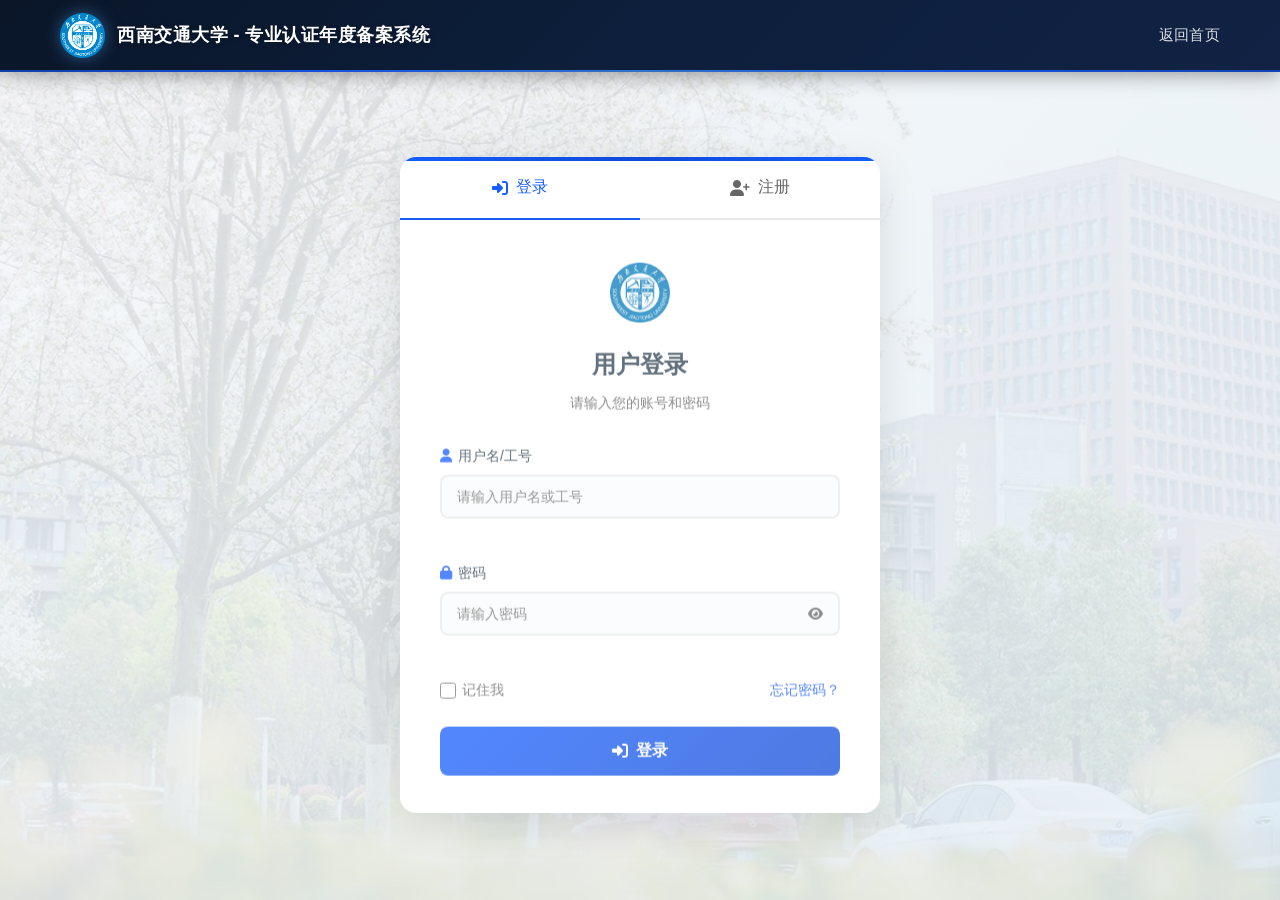
==== commit 7a68d2e7: "version 3.0" ====
--- a/backend/target/classes/static/assessor.html
+++ b/backend/target/classes/static/assessor.html
@@ -91,11 +91,9 @@
                     <label>状态筛选：</label>
                     <select id="taskStatusFilter">
                         <option value="">全部</option>
-                        <option value="PENDING_UPLOAD">待上传</option>
-
-                        <option value="PENDING_REVIEW">审核中</option>
+                        <option value="SUBMITTED">待审核</option>
+                        <option value="REVIEWING">审核中</option>
                         <option value="APPROVED">审核通过</option>
-                        <option value="NEED_REVISION">需修改</option>
                     </select>
                 </div>
             </div>
@@ -172,24 +170,8 @@
             <!-- 文件列表 -->
             <div class="files-section">
                 <h3>教师上传的文件</h3>
-                <div class="table-container">
-                    <table class="data-table">
-                        <thead>
-                        <tr>
-                            <th>文件名</th>
-                            <th>文件大小</th>
-                            <th>上传时间</th>
-                            <th>操作</th>
-                        </tr>
-                        </thead>
-                        <tbody id="filesTableBody">
-                        <tr>
-                            <td colspan="4" class="loading-row">
-                                <i class="fas fa-spinner fa-spin"></i> 加载文件列表...
-                            </td>
-                        </tr>
-                        </tbody>
-                    </table>
+                <div id="filesGroupsContainer" class="directory-list">
+                    <div class="loading-row"><i class="fas fa-spinner fa-spin"></i> 加载文件列表...</div>
                 </div>
             </div>
 
@@ -197,6 +179,13 @@
             <div class="review-section">
                 <h3>审核操作</h3>
                 <div class="review-form">
+                    <div class="form-group">
+                        <label>当前审核项目 <span class="required">*</span></label>
+                        <div id="reviewItemsContainer" class="review-items-list">
+                            <div class="loading-row">加载审核项目中...</div>
+                        </div>
+                        <div class="form-help-text" id="reviewItemHint">请选择一个或多个待处理的备案项目后再审核。</div>
+                    </div>
                     <div class="form-group">
                         <label>审核结果 <span class="required">*</span></label>
                         <select class="form-input" id="reviewStatus">
@@ -251,6 +240,7 @@
                     <thead>
                     <tr>
                         <th>课程名称</th>
+                        <th>审核项目</th>
                         <th>教学班</th>
                         <th>教师姓名</th>
                         <th>审核时间</th>
@@ -262,7 +252,7 @@
                     </thead>
                     <tbody id="reviewsTableBody">
                     <tr>
-                        <td colspan="8" class="loading-row">
+                        <td colspan="9" class="loading-row">
                             <i class="fas fa-spinner fa-spin"></i> 加载中...
                         </td>
                     </tr>
--- a/backend/target/classes/static/css/assessor.css
+++ b/backend/target/classes/static/css/assessor.css
@@ -370,6 +370,52 @@
     font-weight: 600;
 }
 
+.directory-list {
+    display: grid;
+    gap: 16px;
+}
+
+.directory-card {
+    border: 1px solid #e5e7eb;
+    border-radius: 12px;
+    padding: 18px;
+    background: #fbfcff;
+}
+
+.directory-card.has-files {
+    border-color: rgba(22, 93, 255, 0.26);
+    background: rgba(22, 93, 255, 0.03);
+}
+
+.directory-card-header {
+    display: flex;
+    justify-content: space-between;
+    align-items: center;
+    gap: 12px;
+    margin-bottom: 14px;
+    flex-wrap: wrap;
+}
+
+.directory-title {
+    font-size: 16px;
+    font-weight: 600;
+    color: #2C3E50;
+}
+
+.directory-meta {
+    font-size: 13px;
+    color: #6b7280;
+    margin-top: 4px;
+}
+
+.directory-empty {
+    padding: 18px 12px;
+    background: #fff;
+    border-radius: 10px;
+    text-align: center;
+    color: #6b7280;
+}
+
 /* 审核表单 */
 .review-section {
     background: #fff;
@@ -437,6 +483,73 @@
     border-color: #165DFF;
     box-shadow: 0 0 0 3px rgba(22, 93, 255, 0.1);
     outline: none;
+}
+
+.review-items-list {
+    display: grid;
+    gap: 10px;
+}
+
+.review-item-option {
+    display: flex;
+    align-items: center;
+    justify-content: space-between;
+    gap: 12px;
+    padding: 12px 14px;
+    border: 1px solid #e5e7eb;
+    border-radius: 8px;
+    background: #f8fafc;
+}
+
+.review-item-option.is-disabled {
+    opacity: 0.75;
+    background: #f3f4f6;
+}
+
+.review-item-option label {
+    display: flex;
+    align-items: center;
+    gap: 10px;
+    margin: 0;
+    cursor: pointer;
+    flex: 1;
+}
+
+.review-item-option input[type="checkbox"] {
+    width: 16px;
+    height: 16px;
+}
+
+.review-item-name {
+    font-weight: 500;
+    color: #1f2937;
+}
+
+.review-item-status {
+    font-size: 12px;
+    padding: 4px 10px;
+    border-radius: 999px;
+    white-space: nowrap;
+}
+
+.review-item-status.pending {
+    background: #eff6ff;
+    color: #1d4ed8;
+}
+
+.review-item-status.reviewing {
+    background: #fff7ed;
+    color: #c2410c;
+}
+
+.review-item-status.approved {
+    background: #ecfdf5;
+    color: #047857;
+}
+
+.review-item-status.rejected {
+    background: #fef2f2;
+    color: #b91c1c;
 }
 
 .review-form .form-actions {
